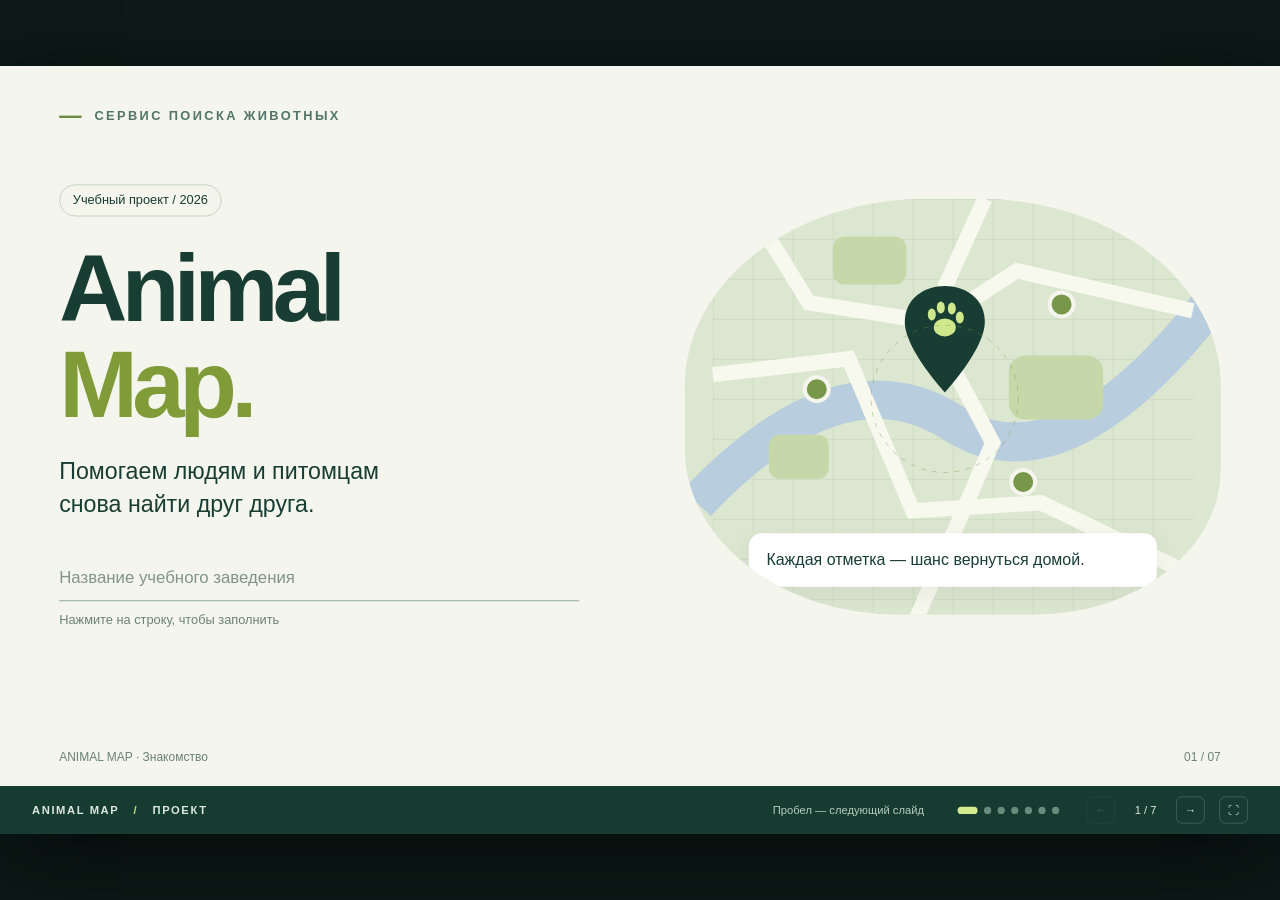
==== presentation/index.html @ df146b9a "added /presentation" ====
<!doctype html>
<html lang="ru">
  <head>
    <meta charset="utf-8" />
    <meta
      name="viewport"
      content="width=device-width, initial-scale=1, viewport-fit=cover"
    />
    <title>Animal Map — презентация</title>
    <link rel="stylesheet" href="presentation.css" />
  </head>
  <body>
    <div id="stage">
      <iframe id="slide" title="Слайд презентации"></iframe>
      <nav aria-label="Управление презентацией">
        <span class="brand">ANIMAL MAP <i> / </i> ПРОЕКТ</span
        ><span id="hint">Пробел — следующий слайд</span>
        <div id="dots"></div>
        <button id="prev" aria-label="Предыдущий слайд">←</button
        ><span id="counter" aria-live="polite"></span
        ><button id="next" aria-label="Следующий слайд">→</button
        ><button id="fullscreen" aria-label="Полный экран">⛶</button>
      </nav>
    </div>
    <script src="presentation.js"></script>
  </body>
</html>
---- presentation/presentation.css ----
* {
  box-sizing: border-box;
}
html,
body {
  margin: 0;
  width: 100%;
  height: 100%;
  overflow: hidden;
  background: #0c1916;
  font-family: Arial, sans-serif;
}
#stage {
  position: absolute;
  width: 1600px;
  height: 960px;
  transform-origin: center;
  left: 50%;
  top: 50%;
  background: #f4f5ed;
  box-shadow: 0 30px 100px #0008;
}
#slide {
  border: 0;
  width: 1600px;
  height: 900px;
  display: block;
}
nav {
  height: 60px;
  display: flex;
  align-items: center;
  padding: 0 40px;
  gap: 18px;
  background: #163c32;
  color: #dce7dd;
  font-size: 14px;
}
.brand {
  font-weight: bold;
  letter-spacing: 2px;
  margin-right: auto;
}
.brand i {
  color: #bedc74;
  font-style: normal;
  margin: 0 12px;
}
#hint {
  color: #b9cbbd;
  margin-right: 24px;
}
button {
  font: inherit;
  color: inherit;
  background: transparent;
  border: 1px solid #ffffff35;
  border-radius: 8px;
  width: 36px;
  height: 34px;
  cursor: pointer;
}
button:hover,
button:focus-visible {
  background: #ffffff20;
  outline: 2px solid #bedc74;
}
button:disabled {
  opacity: 0.25;
  cursor: default;
}
#dots {
  display: flex;
  gap: 8px;
  margin-right: 16px;
}
#dots button {
  height: 9px;
  width: 9px;
  padding: 0;
  border: 0;
  border-radius: 50%;
  background: #698b7c;
}
#dots button[aria-current="true"] {
  background: #d5ec8e;
  width: 25px;
  border-radius: 8px;
}
#counter {
  min-width: 40px;
  text-align: center;
  font-variant-numeric: tabular-nums;
}
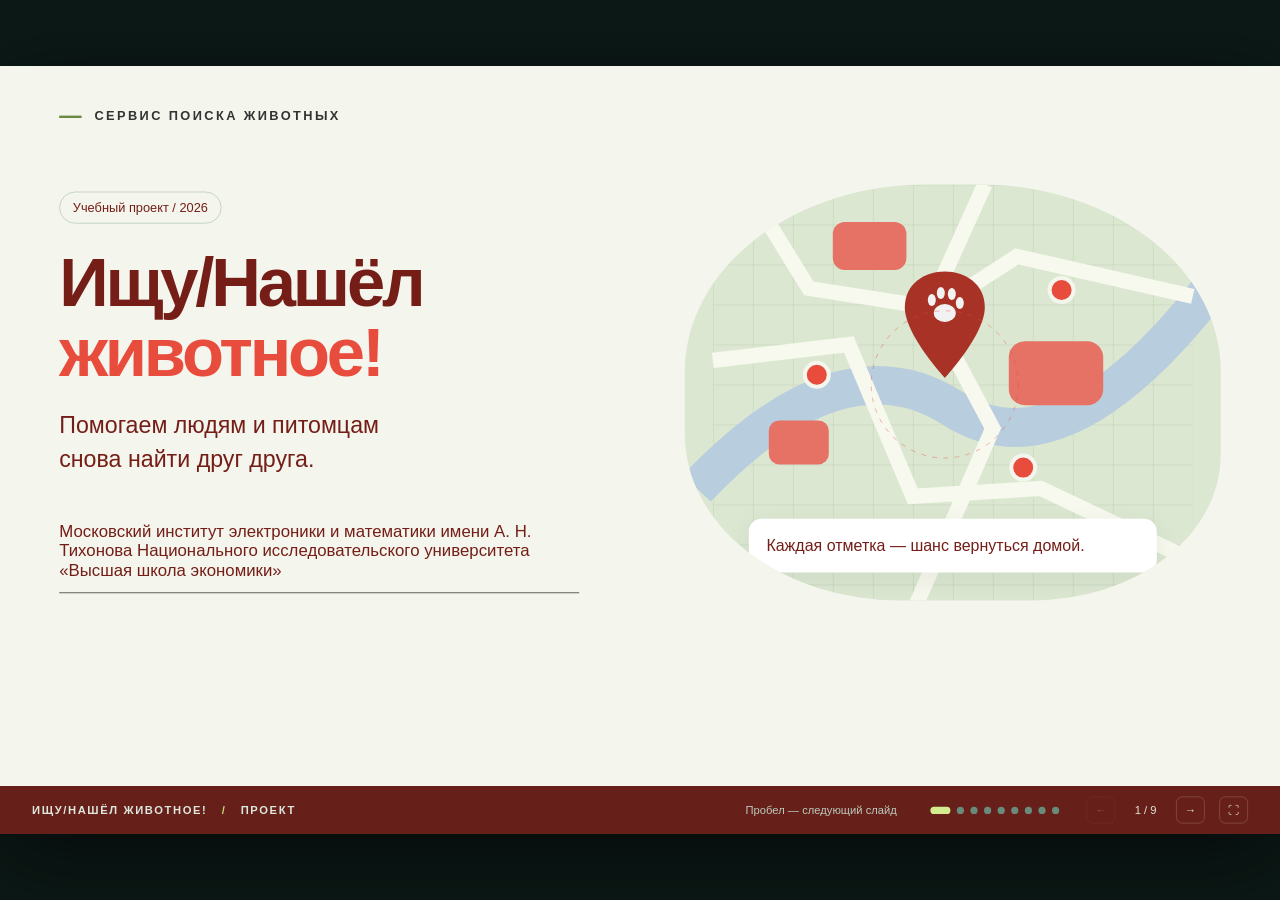
==== commit e9365e11: "fixed presentation" ====
--- a/presentation/index.html
+++ b/presentation/index.html
@@ -6,14 +6,15 @@
       name="viewport"
       content="width=device-width, initial-scale=1, viewport-fit=cover"
     />
-    <title>Animal Map — презентация</title>
+    <title>Ищу/Нашёл животное! — презентация</title>
     <link rel="stylesheet" href="presentation.css" />
   </head>
   <body>
+    <div id="viewport">
     <div id="stage">
       <iframe id="slide" title="Слайд презентации"></iframe>
       <nav aria-label="Управление презентацией">
-        <span class="brand">ANIMAL MAP <i> / </i> ПРОЕКТ</span
+        <span class="brand">ИЩУ/НАШЁЛ ЖИВОТНОЕ! <i> / </i> ПРОЕКТ</span
         ><span id="hint">Пробел — следующий слайд</span>
         <div id="dots"></div>
         <button id="prev" aria-label="Предыдущий слайд">←</button
@@ -22,6 +23,11 @@
         ><button id="fullscreen" aria-label="Полный экран">⛶</button>
       </nav>
     </div>
+    </div>
+    <div class="touch-navigation" aria-label="Переключение слайдов касанием">
+      <button id="touch-prev" aria-label="Левая половина экрана — предыдущий слайд"></button>
+      <button id="touch-next" aria-label="Правая половина экрана — следующий слайд"></button>
+    </div>
     <script src="presentation.js"></script>
   </body>
 </html>
--- a/presentation/presentation.css
+++ b/presentation/presentation.css
@@ -32,7 +32,7 @@
   align-items: center;
   padding: 0 40px;
   gap: 18px;
-  background: #163c32;
+  background: #671f19;
   color: #dce7dd;
   font-size: 14px;
 }
@@ -92,3 +92,12 @@
   text-align: center;
   font-variant-numeric: tabular-nums;
 }
+
+.touch-navigation { display: none; }
+@media (max-width: 1100px) and (pointer: coarse) {
+  .touch-navigation { display: flex; position: fixed; inset: 0; z-index: 10; }
+  .touch-navigation button { width: 50%; height: 100%; border: 0; border-radius: 0; padding: 0; margin: 0; background: transparent; touch-action: manipulation; -webkit-tap-highlight-color: transparent; }
+  .touch-navigation button:hover { background: transparent; outline: none; }
+  .touch-navigation button:focus-visible { outline: 2px solid #bedc74; outline-offset: -2px; }
+}
+#viewport { position: fixed; inset: 0; width: 100%; height: 100%; overflow: hidden; }
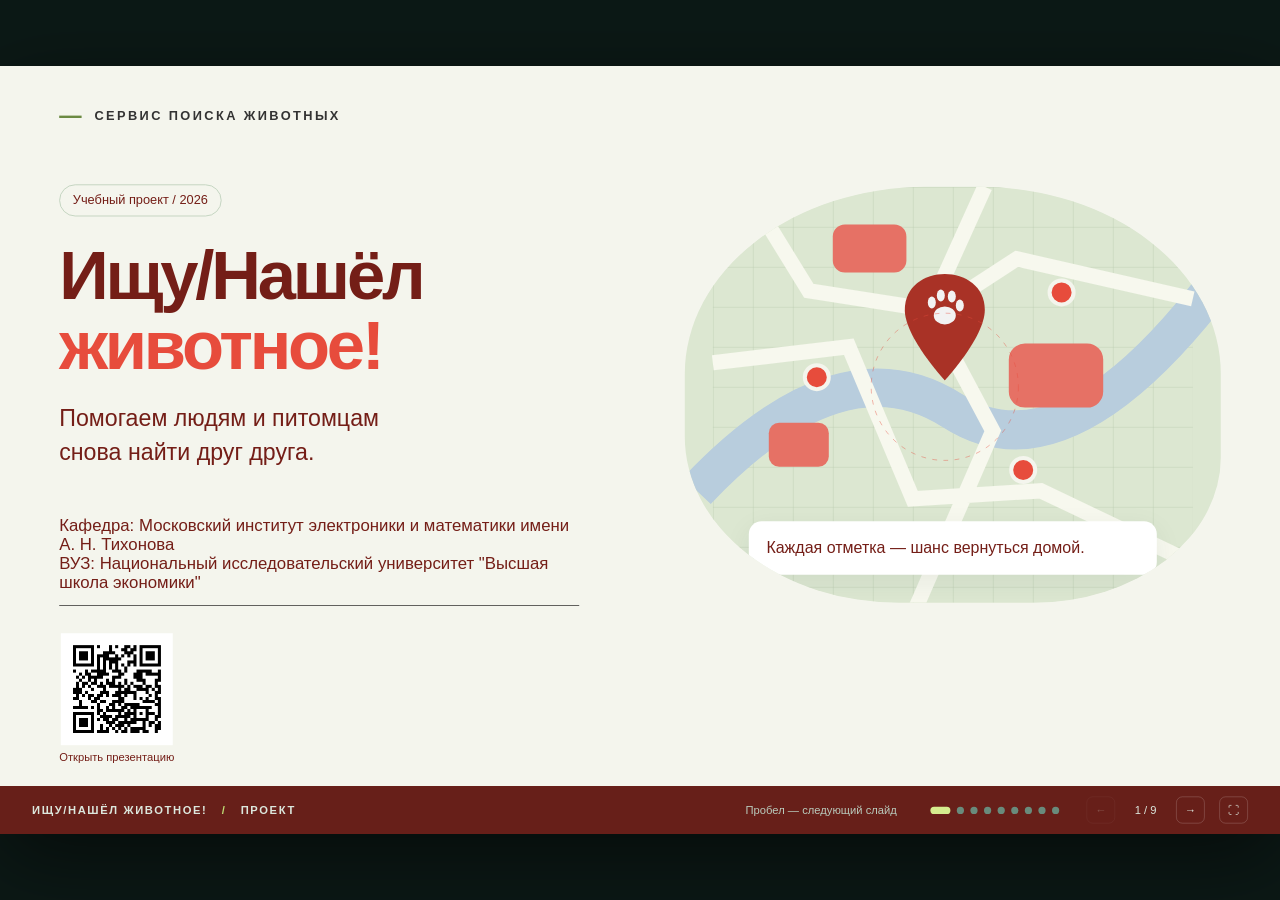
==== commit 812e5296: "Fix mobile slide navigation and add kittens to team slide" ====
--- a/presentation/index.html
+++ b/presentation/index.html
@@ -7,7 +7,7 @@
       content="width=device-width, initial-scale=1, viewport-fit=cover"
     />
     <title>Ищу/Нашёл животное! — презентация</title>
-    <link rel="stylesheet" href="presentation.css" />
+    <link rel="stylesheet" href="presentation.css?v=20261010-3" />
   </head>
   <body>
     <div id="viewport">
@@ -28,6 +28,6 @@
       <button id="touch-prev" aria-label="Левая половина экрана — предыдущий слайд"></button>
       <button id="touch-next" aria-label="Правая половина экрана — следующий слайд"></button>
     </div>
-    <script src="presentation.js"></script>
+    <script src="presentation.js?v=20261010-3"></script>
   </body>
 </html>
--- a/presentation/presentation.css
+++ b/presentation/presentation.css
@@ -94,10 +94,15 @@
 }
 
 .touch-navigation { display: none; }
+.touch-navigation[hidden] { display: none !important; }
 @media (max-width: 1100px) and (pointer: coarse) {
   .touch-navigation { display: flex; position: fixed; inset: 0; z-index: 10; }
   .touch-navigation button { width: 50%; height: 100%; border: 0; border-radius: 0; padding: 0; margin: 0; background: transparent; touch-action: manipulation; -webkit-tap-highlight-color: transparent; }
   .touch-navigation button:hover { background: transparent; outline: none; }
   .touch-navigation button:focus-visible { outline: 2px solid #bedc74; outline-offset: -2px; }
 }
+@media (max-width: 1100px) and (pointer: coarse) and (orientation: portrait) {
+  .touch-navigation { flex-direction: column-reverse; }
+  .touch-navigation button { width: 100%; height: 50%; }
+}
 #viewport { position: fixed; inset: 0; width: 100%; height: 100%; overflow: hidden; }
